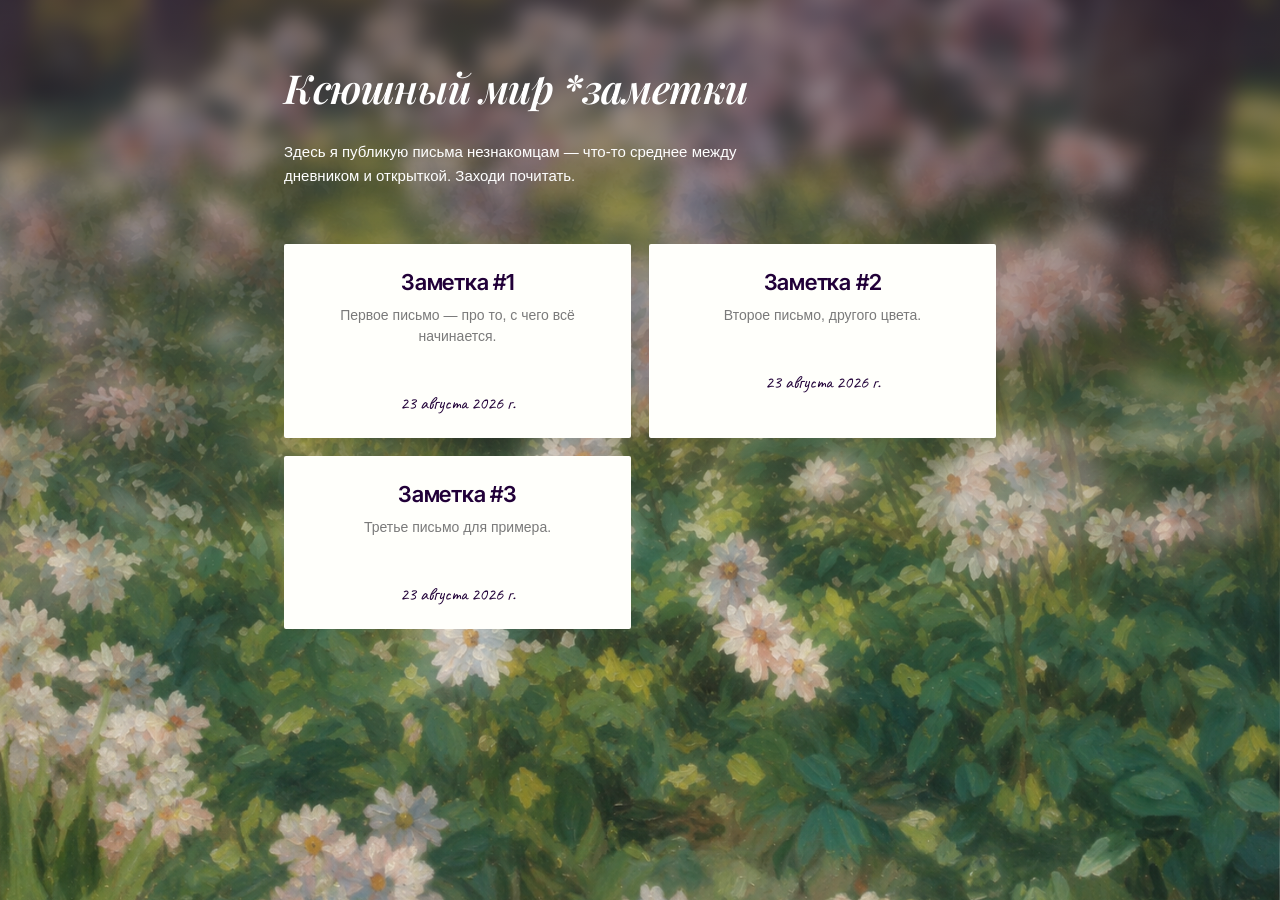
==== index.html @ 4cdbc141 "Fix nested directory structure Co-Authored-By: Claude Sonnet 5 <noreply@anthropic.com>" ====
<!DOCTYPE html>
<html lang="ru">
<head>
  <meta charset="UTF-8" />
  <meta name="viewport" content="width=device-width, initial-scale=1.0" />
  <title>farfalle — письма</title>
  <link rel="preconnect" href="https://fonts.googleapis.com" />
  <link rel="preconnect" href="https://fonts.gstatic.com" crossorigin />
  <link href="https://fonts.googleapis.com/css2?family=Caveat:wght@400;600;700&family=Inter+Tight:wght@600;700&family=Playfair+Display:ital,wght@1,600&display=swap" rel="stylesheet" />
  <link rel="stylesheet" href="style.css" />
</head>
<body class="home-page">
  <div class="home__bg" aria-hidden="true">
    <div class="home__bg-sharp"></div>
    <div class="home__bg-blur"></div>
    <div class="home__bg-scrim"></div>
  </div>

  <main class="wrap">
    <h1 class="home__title">Ксюшный мир *заметки</h1>
    <p class="home__bio">
      Здесь я публикую письма незнакомцам — что-то среднее между дневником и
      открыткой. Заходи почитать.
    </p>

    <div id="letter-list" class="letter-list"></div>
  </main>

  <script type="module" src="script.js"></script>
</body>
</html>
---- style.css ----
:root {
  --color-text: #210038;
  --color-text-muted: #7a7a7a;
  --color-bg-default: #ffffff;
  --color-card-border: #f0ede8;
  --font-serif: "Playfair Display", Georgia, "Times New Roman", serif;
  --font-sans: -apple-system, BlinkMacSystemFont, "Segoe UI", Helvetica, Arial, sans-serif;
  --font-hand: "Caveat", "Comic Sans MS", cursive;
  --font-title: "Inter Tight", var(--font-sans);
  --color-paper: #fdfbf6;
  --color-paper-border: #e6e0d2;
}

* {
  margin: 0;
  padding: 0;
  box-sizing: border-box;
}

html {
  font-size: 16px;
}

body {
  font-family: var(--font-sans);
  color: var(--color-text);
  background: var(--color-bg-default);
  line-height: 1.6;
  -webkit-font-smoothing: antialiased;
}

a {
  color: inherit;
  text-decoration: none;
}

img {
  max-width: 100%;
  display: block;
}

/* ---------- Общий контейнер ---------- */

.wrap {
  max-width: 640px;
  margin: 0 auto;
  padding: 56px 24px 96px;
}

.home-page .wrap {
  max-width: 760px;
}

/* ---------- Главная ---------- */

.home-page {
  position: relative;
}

/* Фоновая картинка на всю страницу: чёткий слой + отдельный размытый слой
   сверху, который гаснет по градиентной маске — так блюр получается
   настоящим (filter: blur на своём слое), а не через backdrop-filter,
   который вместе с mask-image даёт слабый, "растянутый" эффект. */
.home__bg {
  position: fixed;
  inset: 0;
  z-index: -3;
  overflow: hidden;
}

.home__bg-sharp,
.home__bg-blur {
  position: absolute;
  background: url("images/home-bg.png") center 25% / cover no-repeat;
}

.home__bg-sharp {
  inset: 0;
}

.home__bg-blur {
  /* больше исходной картинки, чтобы блюр не съедал края */
  inset: -60px;
  filter: blur(10px);
  mask-image: linear-gradient(to bottom, #000 0%, #000 20%, transparent 90%);
  -webkit-mask-image: linear-gradient(to bottom, #000 0%, #000 20%, transparent 90%);
}

.home__bg-scrim {
  position: absolute;
  inset: 0;
  background: linear-gradient(to bottom, rgba(20, 0, 35, 0.5), rgba(20, 0, 35, 0) 60%);
}

.home__title {
  font-family: var(--font-serif);
  font-style: italic;
  font-weight: 600;
  font-size: clamp(28px, 5vw, 40px);
  letter-spacing: -0.01em;
  margin-bottom: 20px;
  color: #fff;
}

.home__bio {
  font-size: 15px;
  color: #fff;
  max-width: 480px;
  margin-bottom: 56px;
}

.letter-list {
  display: grid;
  grid-template-columns: repeat(2, 1fr);
  gap: 18px;
}

.letter-card {
  display: block;
  transition: transform 0.15s ease;
}

.letter-card:hover {
  transform: translateY(-2px);
}

.letter-card__paper {
  height: 100%;
  background: #fffffb;
  border-radius: 2px;
  padding: 26px 22px 20px;
  text-align: center;
}

.letter-card__title {
  display: block;
  font-family: var(--font-title);
  font-weight: 600;
  font-size: 22px;
  letter-spacing: -0.01em;
  line-height: 1.15;
  margin-bottom: 10px;
}

.letter-card__date {
  display: block;
  font-family: var(--font-hand);
  font-weight: 400;
  font-size: 18px;
  color: var(--color-text);
  margin-top: 42px;
}

.letter-card__excerpt {
  font-family: var(--font-sans);
  font-size: 14px;
  line-height: 1.5;
  color: var(--color-text-muted);
}

/* ---------- Страница письма ---------- */

.letter-page {
  min-height: 100vh;
  background: var(--color-bg-default) url("images/letter-bg.avif") repeat;
}

.letter__back {
  display: inline-block;
  font-size: 13px;
  color: var(--color-text-muted);
  margin-bottom: 32px;
}

.letter__back:hover {
  color: var(--color-text);
}

.letter__title {
  font-family: var(--font-sans);
  font-weight: 600;
  font-size: 13px;
  letter-spacing: 0.06em;
  text-transform: uppercase;
  margin-bottom: 24px;
}

.letter__card {
  border: 1px solid var(--color-card-border);
  border-radius: 2px;
  padding: 32px 28px;
  background: #fff;
}

/* Конверт перед текстом письма: базовая картинка конверта с открытым
   клапаном + фото письма, обрезанное по форме проёма клапана и наложенное
   поверх — конверт на исходном фото сплошной, без прозрачности, поэтому
   фото просто "встаёт" в его пустую внутреннюю область. */
.letter__envelope {
  position: relative;
  width: 100%;
  max-width: 255px;
  margin: 0 auto 28px;
  aspect-ratio: 1 / 1;
  background: transparent;
}

.letter__envelope-base,
.letter__envelope-photo {
  position: absolute;
  inset: 0;
  width: 100%;
  height: 100%;
  object-fit: cover;
  background: transparent;
}

.letter__envelope-photo {
  /* плоский верх (без острого кончика клапана) + сужение в точку внизу,
     по границам проёма на фото конверта */
  clip-path: polygon(17% 31%, 84% 31%, 84% 48%, 47% 65%, 17% 48%);
}

.letter__block {
  margin-bottom: 28px;
}

.letter__block:last-child {
  margin-bottom: 0;
}

.letter__text {
  font-family: "Helvetica Neue", var(--font-sans);
  font-size: 16px;
  white-space: pre-wrap;
}

.letter__image {
  border-radius: 0;
}

@media (max-width: 480px) {
  .letter__card {
    padding: 24px 20px;
  }
}

.letter__empty,
.home__empty {
  color: var(--color-text-muted);
  font-size: 14px;
}

@media (max-width: 560px) {
  .wrap {
    padding: 40px 20px 72px;
  }

  .letter-list {
    grid-template-columns: 1fr;
  }
}
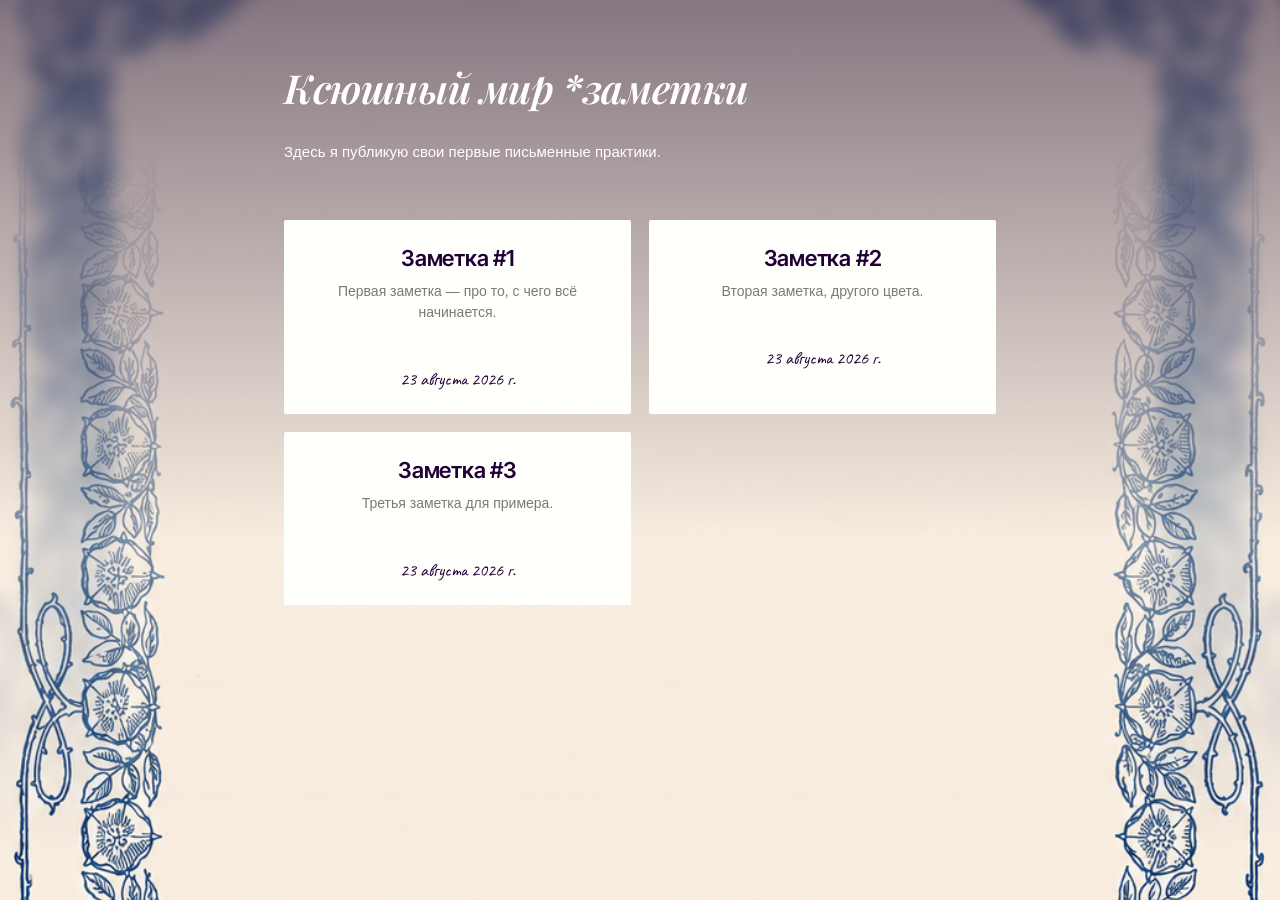
==== commit 4ca730ad: "Rename письмо → заметка across UI, update bio text and letter #1 intro, set new home background imag" ====
--- a/index.html
+++ b/index.html
@@ -3,7 +3,7 @@
 <head>
   <meta charset="UTF-8" />
   <meta name="viewport" content="width=device-width, initial-scale=1.0" />
-  <title>farfalle — письма</title>
+  <title>farfalle — заметки</title>
   <link rel="preconnect" href="https://fonts.googleapis.com" />
   <link rel="preconnect" href="https://fonts.gstatic.com" crossorigin />
   <link href="https://fonts.googleapis.com/css2?family=Caveat:wght@400;600;700&family=Inter+Tight:wght@600;700&family=Playfair+Display:ital,wght@1,600&display=swap" rel="stylesheet" />
@@ -19,8 +19,7 @@
   <main class="wrap">
     <h1 class="home__title">Ксюшный мир *заметки</h1>
     <p class="home__bio">
-      Здесь я публикую письма незнакомцам — что-то среднее между дневником и
-      открыткой. Заходи почитать.
+      Здесь я публикую свои первые письменные практики.
     </p>
 
     <div id="letter-list" class="letter-list"></div>
--- a/style.css
+++ b/style.css
@@ -71,7 +71,7 @@
 .home__bg-sharp,
 .home__bg-blur {
   position: absolute;
-  background: url("images/home-bg.png") center 25% / cover no-repeat;
+  background: url("images/home-bg-frame.png") center 25% / cover no-repeat;
 }
 
 .home__bg-sharp {
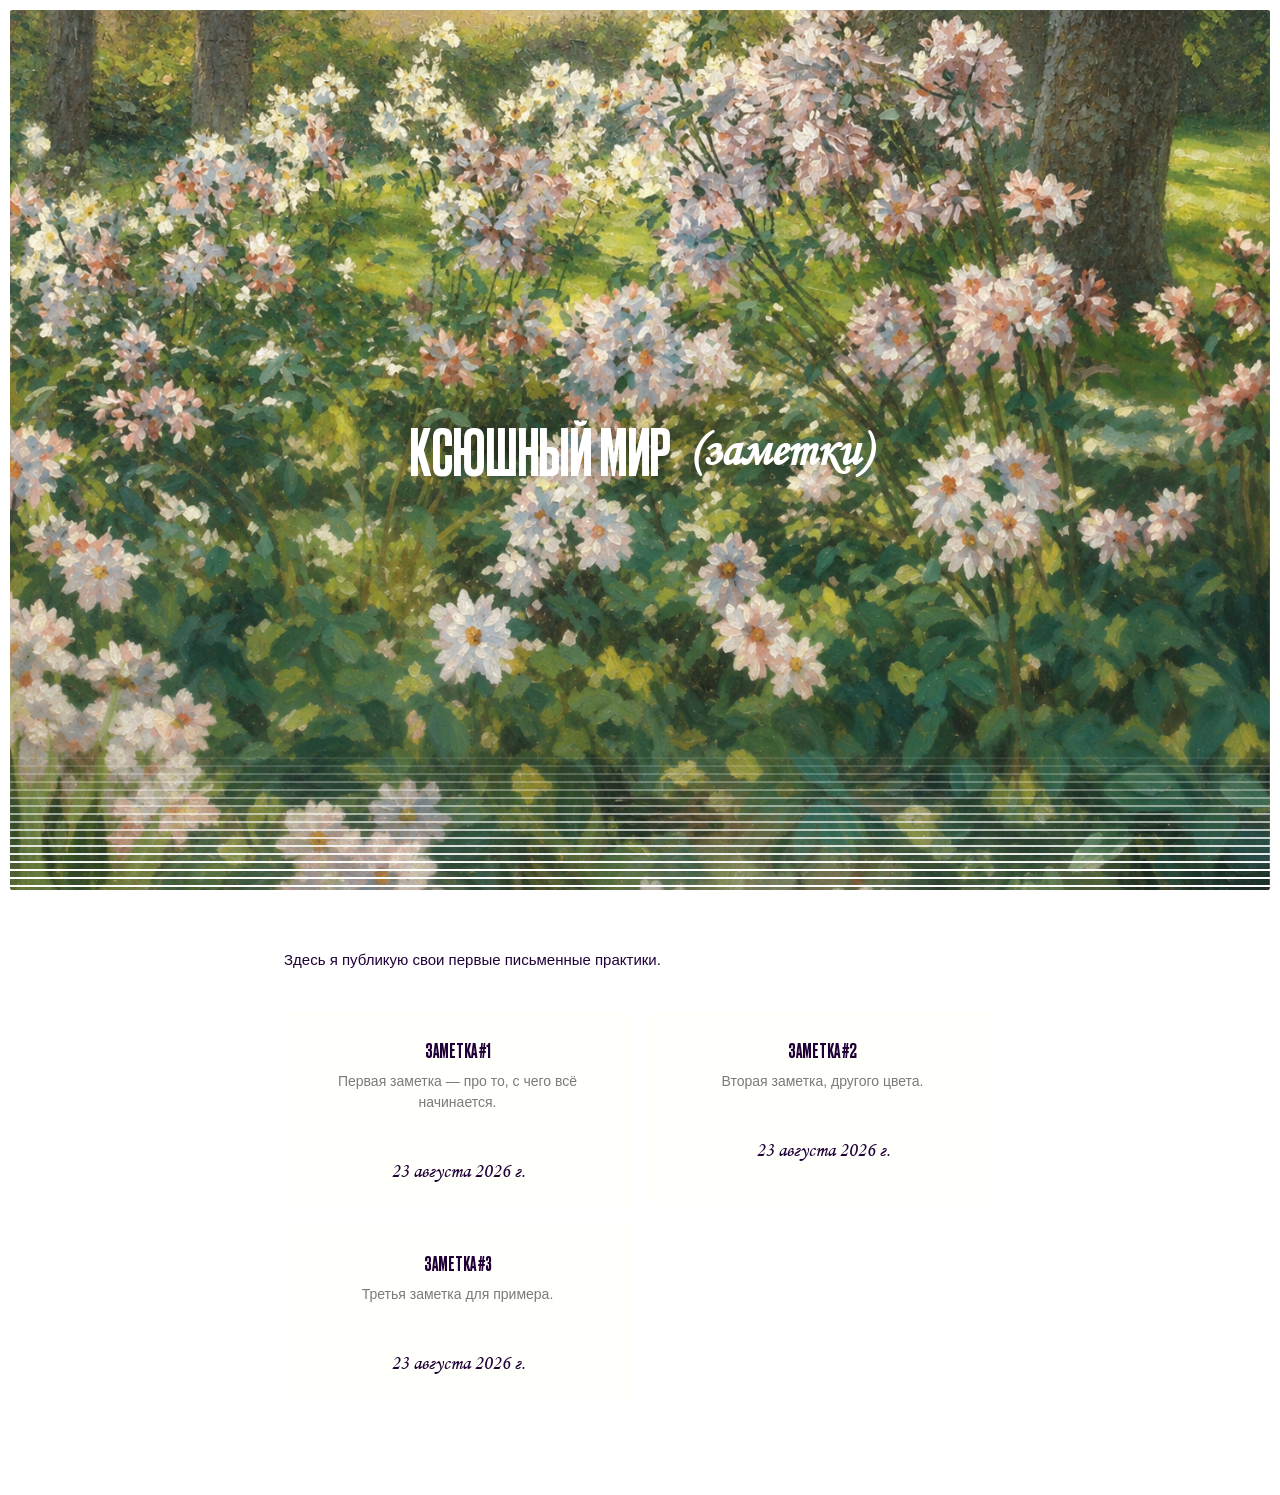
==== commit b92d6b4b: "Redesign home hero: full-viewport image with striped fade, centered Druk/Corsiva title; remove blur;" ====
--- a/index.html
+++ b/index.html
@@ -4,20 +4,21 @@
   <meta charset="UTF-8" />
   <meta name="viewport" content="width=device-width, initial-scale=1.0" />
   <title>farfalle — заметки</title>
-  <link rel="preconnect" href="https://fonts.googleapis.com" />
-  <link rel="preconnect" href="https://fonts.gstatic.com" crossorigin />
-  <link href="https://fonts.googleapis.com/css2?family=Caveat:wght@400;600;700&family=Inter+Tight:wght@600;700&family=Playfair+Display:ital,wght@1,600&display=swap" rel="stylesheet" />
   <link rel="stylesheet" href="style.css" />
 </head>
 <body class="home-page">
-  <div class="home__bg" aria-hidden="true">
-    <div class="home__bg-sharp"></div>
-    <div class="home__bg-blur"></div>
-    <div class="home__bg-scrim"></div>
-  </div>
+  <section class="hero">
+    <div class="hero__frame">
+      <div class="hero__bg" aria-hidden="true"></div>
+      <div class="hero__fade" aria-hidden="true"></div>
+    </div>
+    <h1 class="hero__title">
+      <span class="hero__title-main">Ксюшный мир</span>
+      <span class="hero__title-script">(заметки)</span>
+    </h1>
+  </section>
 
   <main class="wrap">
-    <h1 class="home__title">Ксюшный мир *заметки</h1>
     <p class="home__bio">
       Здесь я публикую свои первые письменные практики.
     </p>
--- a/style.css
+++ b/style.css
@@ -1,12 +1,27 @@
+@font-face {
+  font-family: "Druk Cyr";
+  src: url("type/DrukCyr-Medium.ttf") format("truetype");
+  font-weight: 500;
+  font-style: normal;
+  font-display: swap;
+}
+
+@font-face {
+  font-family: "Monotype Corsiva";
+  src: url("type/Monotype_Corsiva.ttf") format("truetype");
+  font-weight: 400;
+  font-style: normal;
+  font-display: swap;
+}
+
 :root {
   --color-text: #210038;
   --color-text-muted: #7a7a7a;
   --color-bg-default: #ffffff;
   --color-card-border: #f0ede8;
-  --font-serif: "Playfair Display", Georgia, "Times New Roman", serif;
   --font-sans: -apple-system, BlinkMacSystemFont, "Segoe UI", Helvetica, Arial, sans-serif;
-  --font-hand: "Caveat", "Comic Sans MS", cursive;
-  --font-title: "Inter Tight", var(--font-sans);
+  --font-druk: "Druk Cyr", var(--font-sans);
+  --font-corsiva: "Monotype Corsiva", cursive;
   --color-paper: #fdfbf6;
   --color-paper-border: #e6e0d2;
 }
@@ -49,64 +64,89 @@
 
 .home-page .wrap {
   max-width: 760px;
+  padding-top: 48px;
 }
 
 /* ---------- Главная ---------- */
 
-.home-page {
+/* Hero на весь экран (100vh) с отступом 10px от края вьюпорта.
+   Никакого блюра — картинка везде чёткая, только полосатое затухание
+   внизу и заголовок по центру. */
+.hero {
   position: relative;
-}
-
-/* Фоновая картинка на всю страницу: чёткий слой + отдельный размытый слой
-   сверху, который гаснет по градиентной маске — так блюр получается
-   настоящим (filter: blur на своём слое), а не через backdrop-filter,
-   который вместе с mask-image даёт слабый, "растянутый" эффект. */
-.home__bg {
-  position: fixed;
+  height: 100vh;
+  min-height: 100vh;
+}
+
+.hero__frame {
+  position: absolute;
+  inset: 10px;
+  border-radius: 2px;
+  overflow: hidden;
+}
+
+.hero__bg {
+  position: absolute;
   inset: 0;
-  z-index: -3;
-  overflow: hidden;
-}
-
-.home__bg-sharp,
-.home__bg-blur {
-  position: absolute;
-  background: url("images/home-bg-frame.png") center 25% / cover no-repeat;
-}
-
-.home__bg-sharp {
+  background: url("images/home-bg.png") center 25% / cover no-repeat;
+}
+
+/* Полосатое затухание в белый — вместо плавного градиента, набор тонких
+   горизонтальных линий, плотность/яркость которых нарастает к низу. */
+.hero__fade {
+  position: absolute;
+  left: 0;
+  right: 0;
+  bottom: 0;
+  height: 16%;
+  background-image: repeating-linear-gradient(
+    to bottom,
+    #fff 0,
+    #fff 2px,
+    transparent 2px,
+    transparent 8px
+  );
+  mask-image: linear-gradient(to bottom, transparent, #fff 85%);
+  -webkit-mask-image: linear-gradient(to bottom, transparent, #fff 85%);
+}
+
+.hero__title {
+  position: absolute;
   inset: 0;
-}
-
-.home__bg-blur {
-  /* больше исходной картинки, чтобы блюр не съедал края */
-  inset: -60px;
-  filter: blur(10px);
-  mask-image: linear-gradient(to bottom, #000 0%, #000 20%, transparent 90%);
-  -webkit-mask-image: linear-gradient(to bottom, #000 0%, #000 20%, transparent 90%);
-}
-
-.home__bg-scrim {
-  position: absolute;
-  inset: 0;
-  background: linear-gradient(to bottom, rgba(20, 0, 35, 0.5), rgba(20, 0, 35, 0) 60%);
-}
-
-.home__title {
-  font-family: var(--font-serif);
-  font-style: italic;
-  font-weight: 600;
-  font-size: clamp(28px, 5vw, 40px);
-  letter-spacing: -0.01em;
-  margin-bottom: 20px;
+  display: flex;
+  align-items: center;
+  justify-content: center;
+  flex-wrap: wrap;
+  gap: 0 18px;
+  margin: 0;
+  padding: 0 28px;
+  text-align: center;
+  pointer-events: none;
+}
+
+.hero__title-main {
+  font-family: var(--font-druk);
+  font-weight: 500;
+  font-size: clamp(30px, 6vw, 64px);
+  line-height: 1;
+  letter-spacing: 0.01em;
+  text-transform: uppercase;
   color: #fff;
+  text-shadow: 0 2px 16px rgba(0, 0, 0, 0.25);
+}
+
+.hero__title-script {
+  font-family: var(--font-corsiva);
+  font-size: clamp(26px, 5vw, 48px);
+  color: #fff;
+  text-shadow: 0 2px 16px rgba(0, 0, 0, 0.25);
 }
 
 .home__bio {
   font-size: 15px;
-  color: #fff;
+  color: var(--color-text);
   max-width: 480px;
-  margin-bottom: 56px;
+  margin-bottom: 40px;
 }
 
 .letter-list {
@@ -134,19 +174,20 @@
 
 .letter-card__title {
   display: block;
-  font-family: var(--font-title);
-  font-weight: 600;
-  font-size: 22px;
-  letter-spacing: -0.01em;
+  font-family: var(--font-druk);
+  font-weight: 500;
+  font-size: 20px;
+  letter-spacing: 0;
+  text-transform: uppercase;
   line-height: 1.15;
   margin-bottom: 10px;
 }
 
 .letter-card__date {
   display: block;
-  font-family: var(--font-hand);
+  font-family: var(--font-corsiva);
   font-weight: 400;
-  font-size: 18px;
+  font-size: 20px;
   color: var(--color-text);
   margin-top: 42px;
 }
